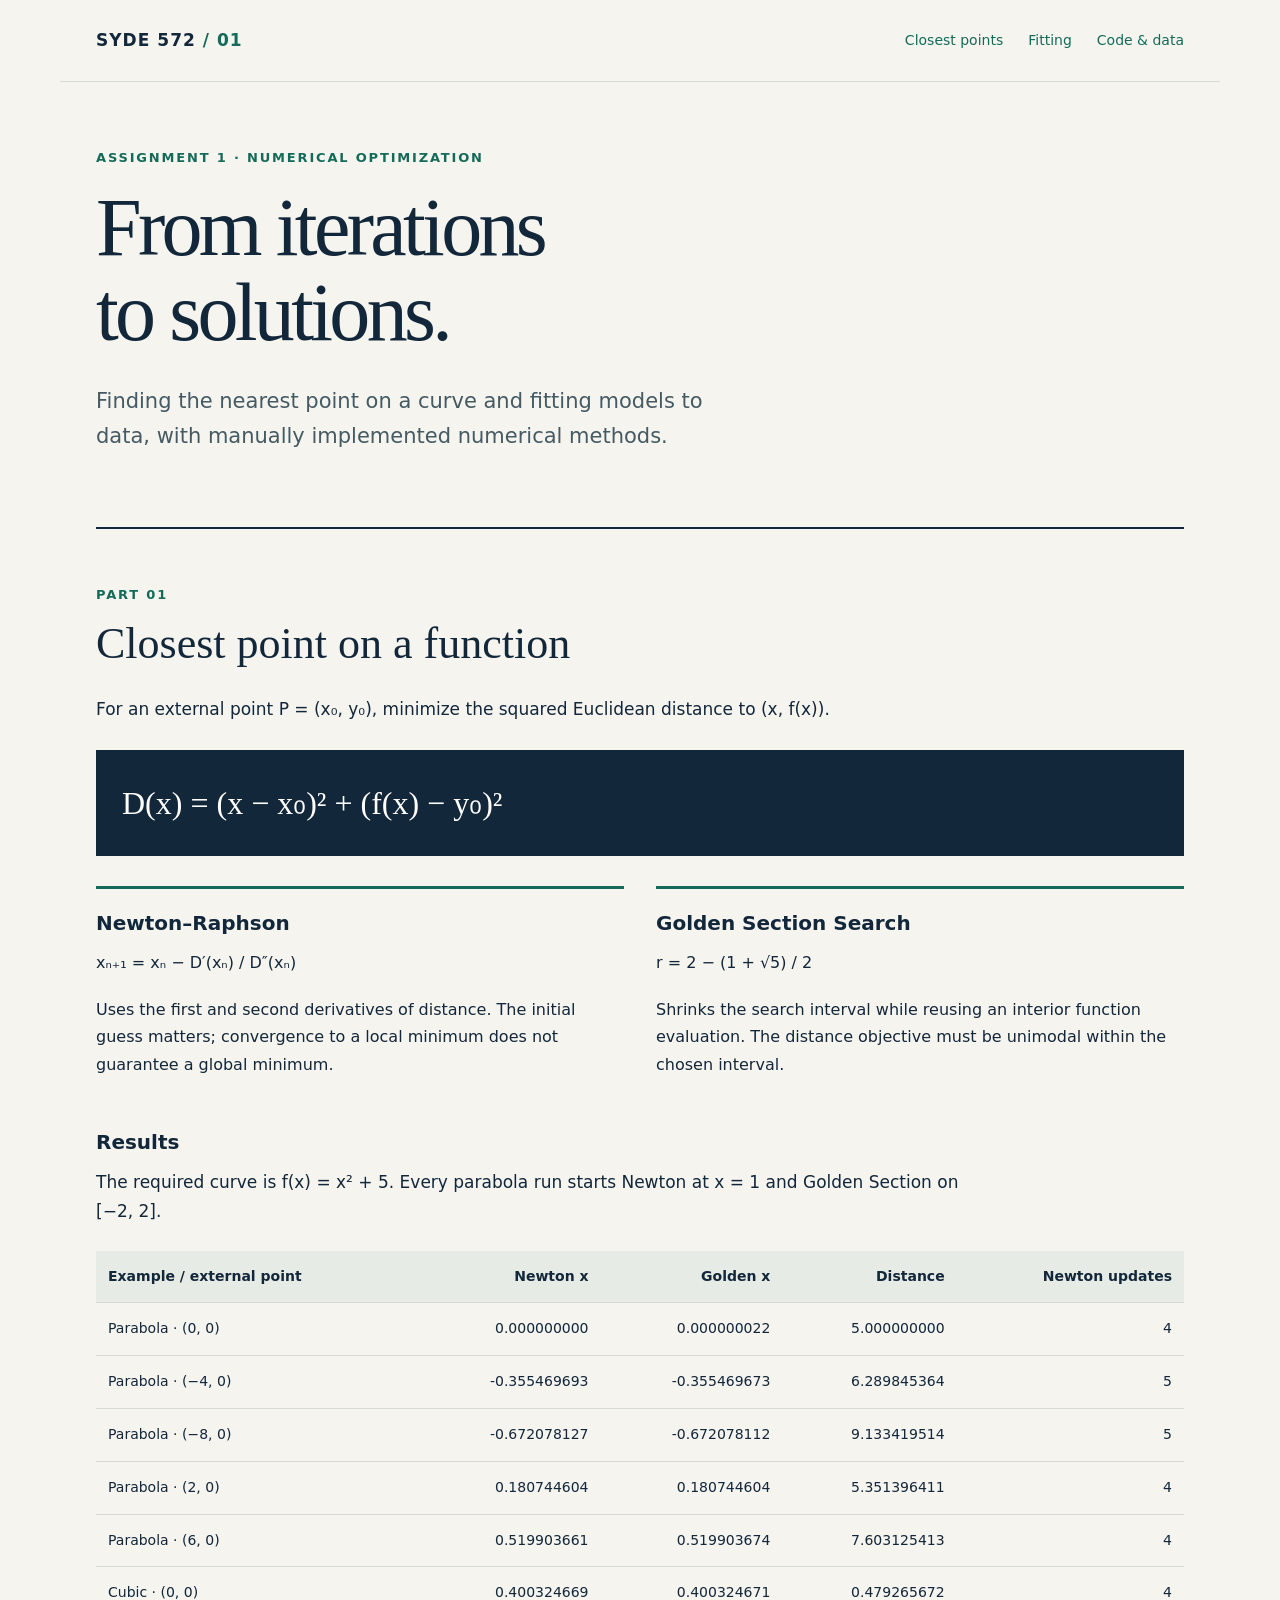
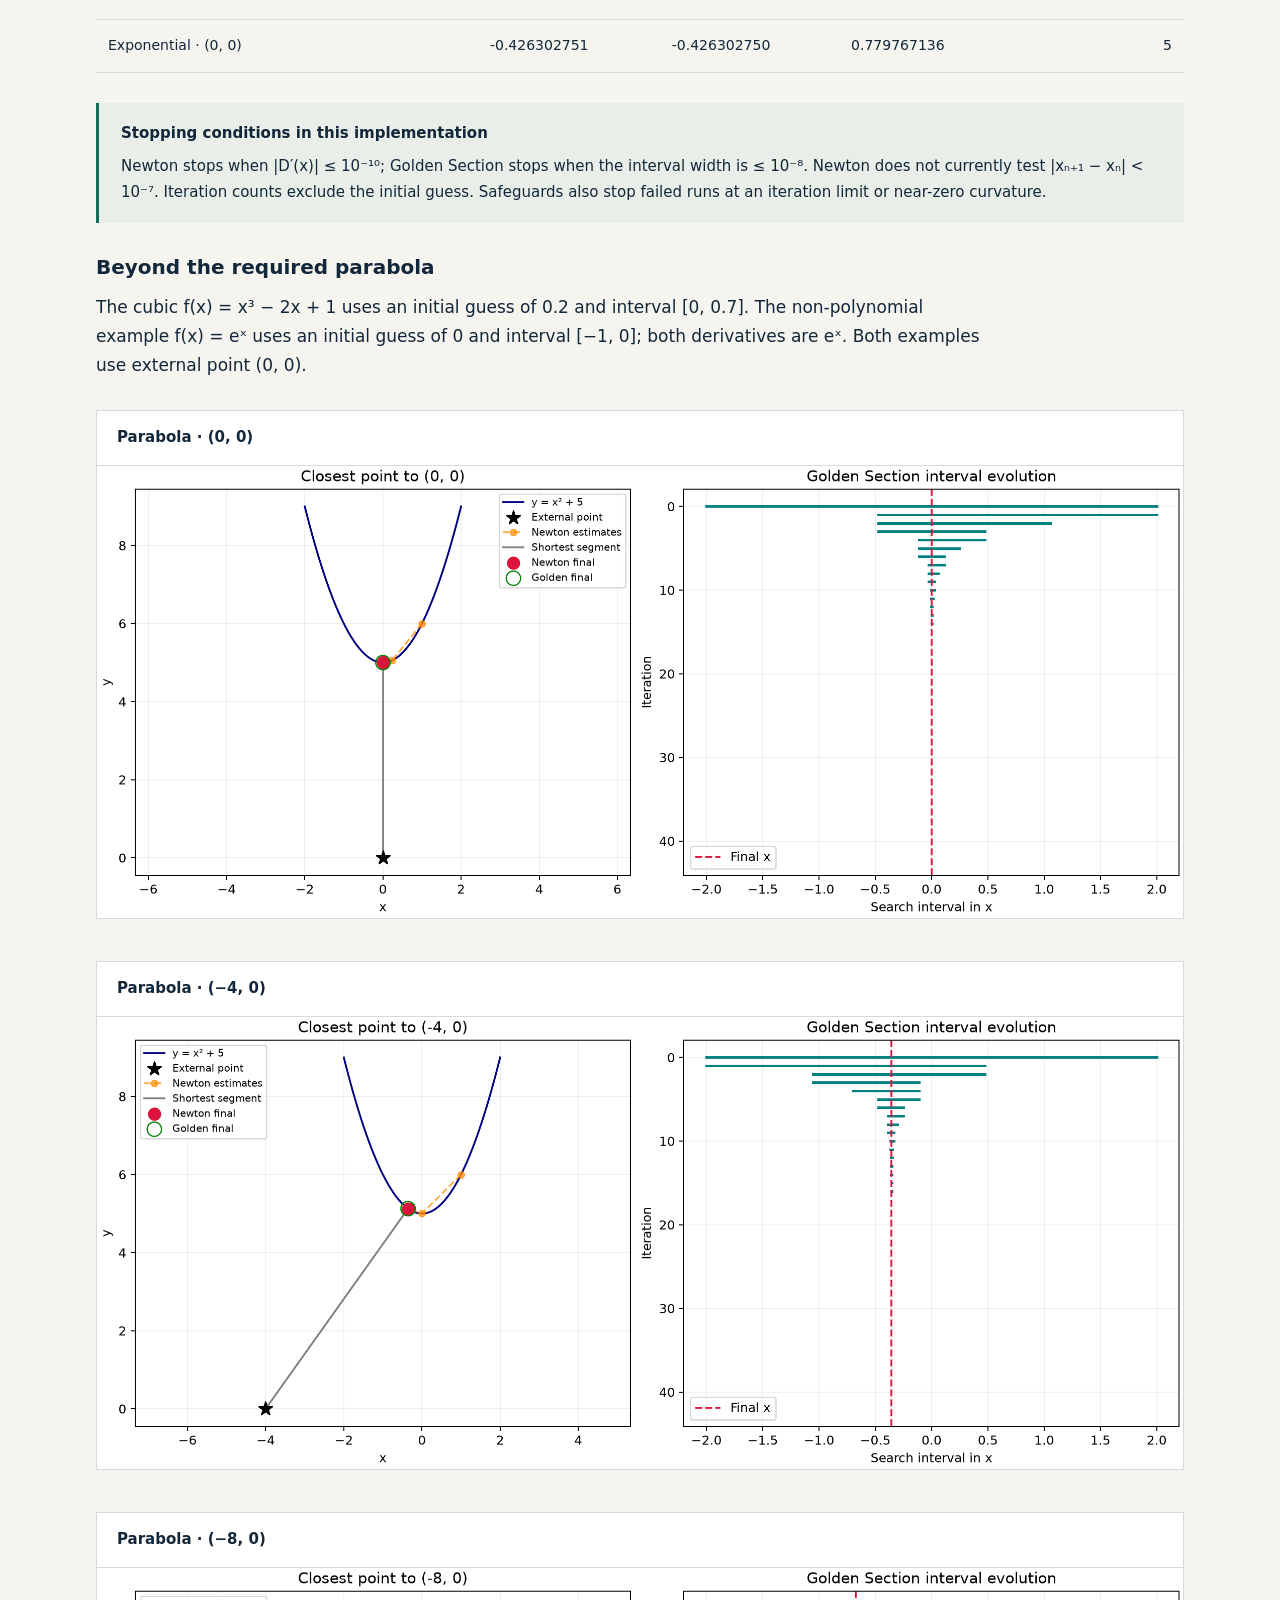
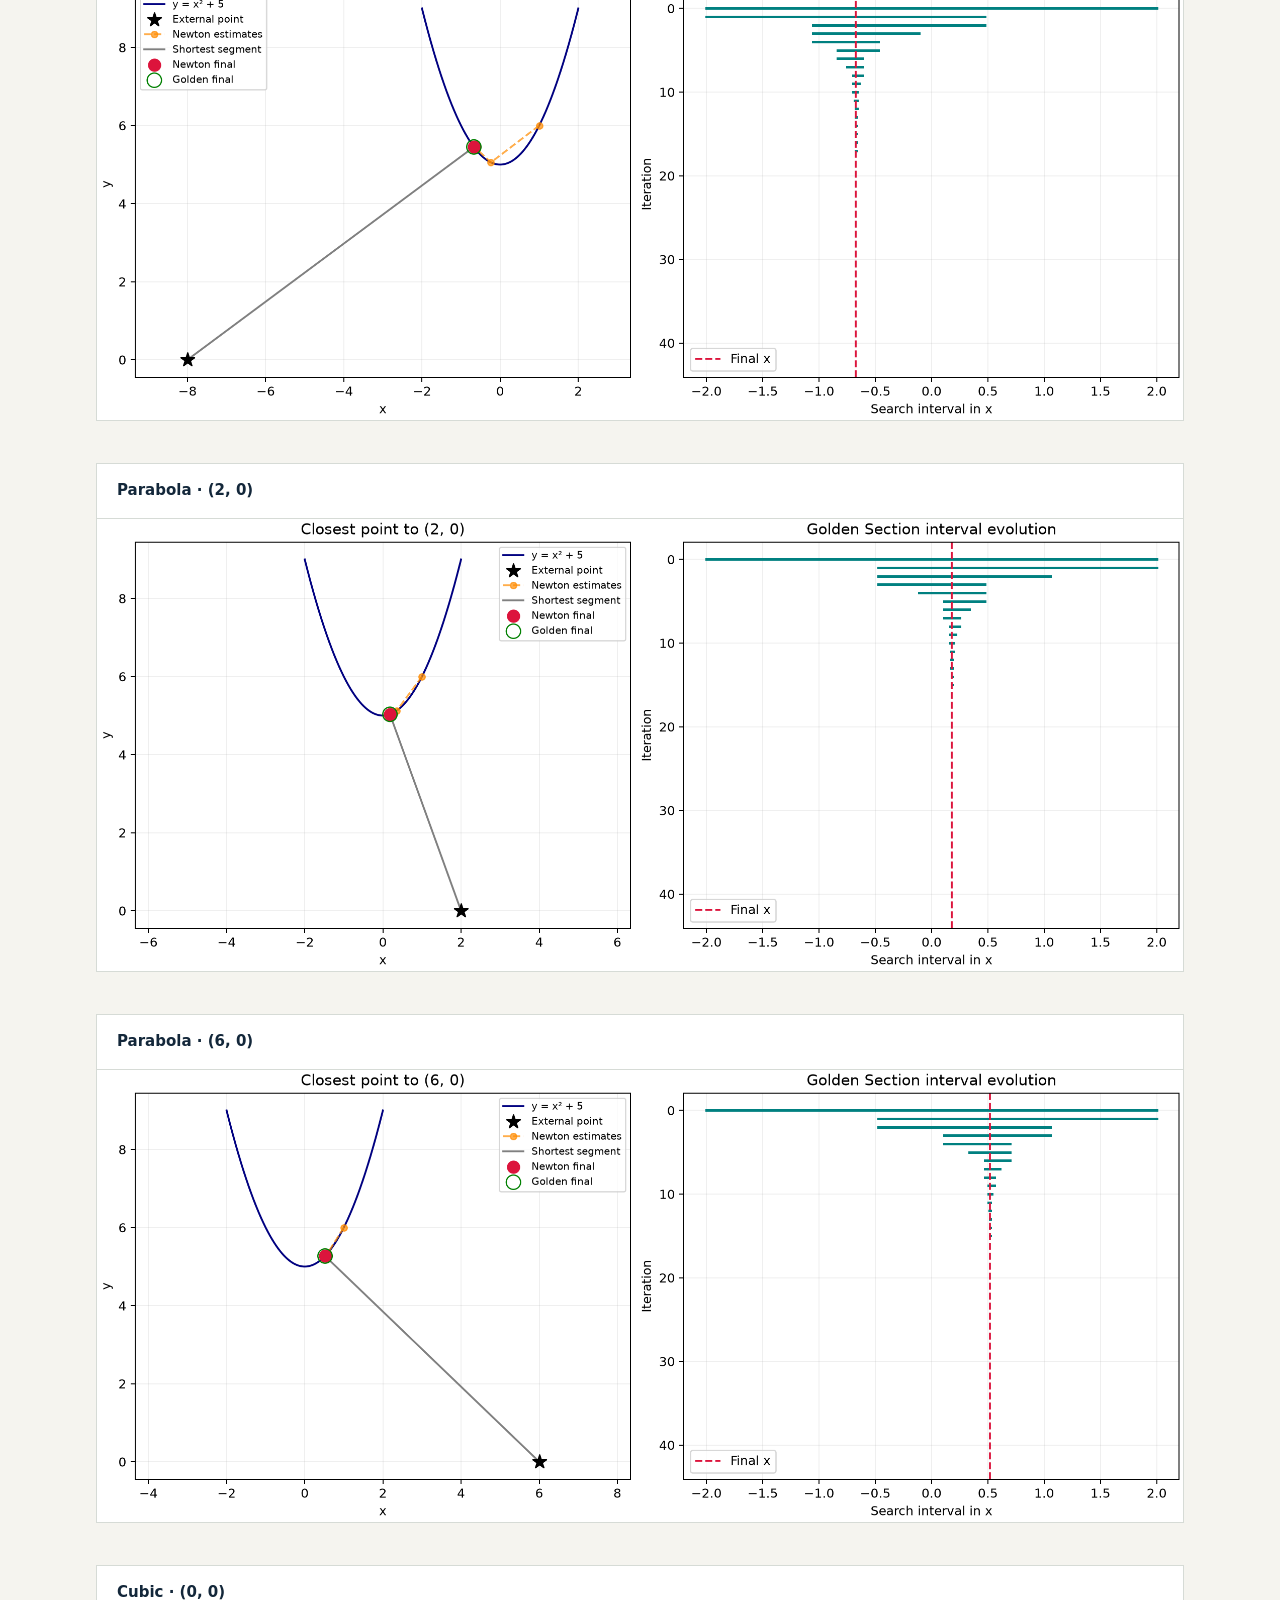
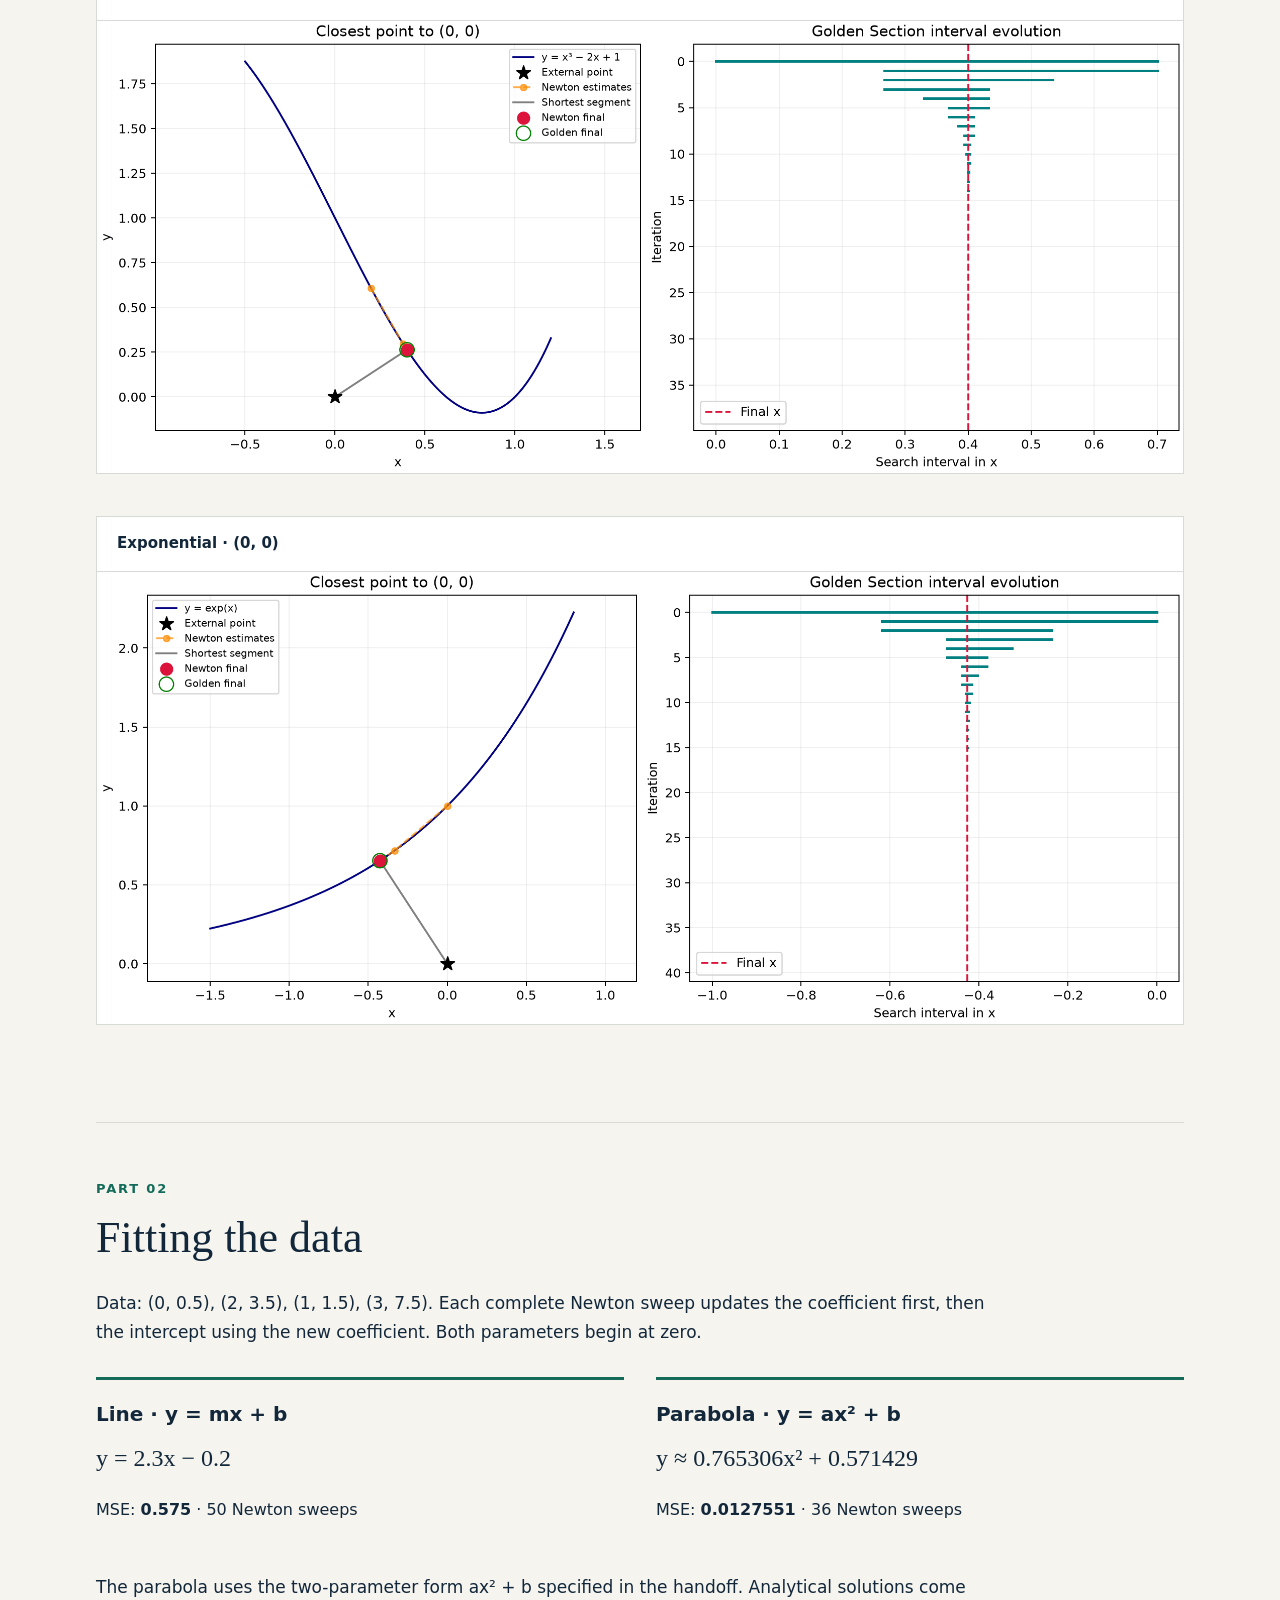
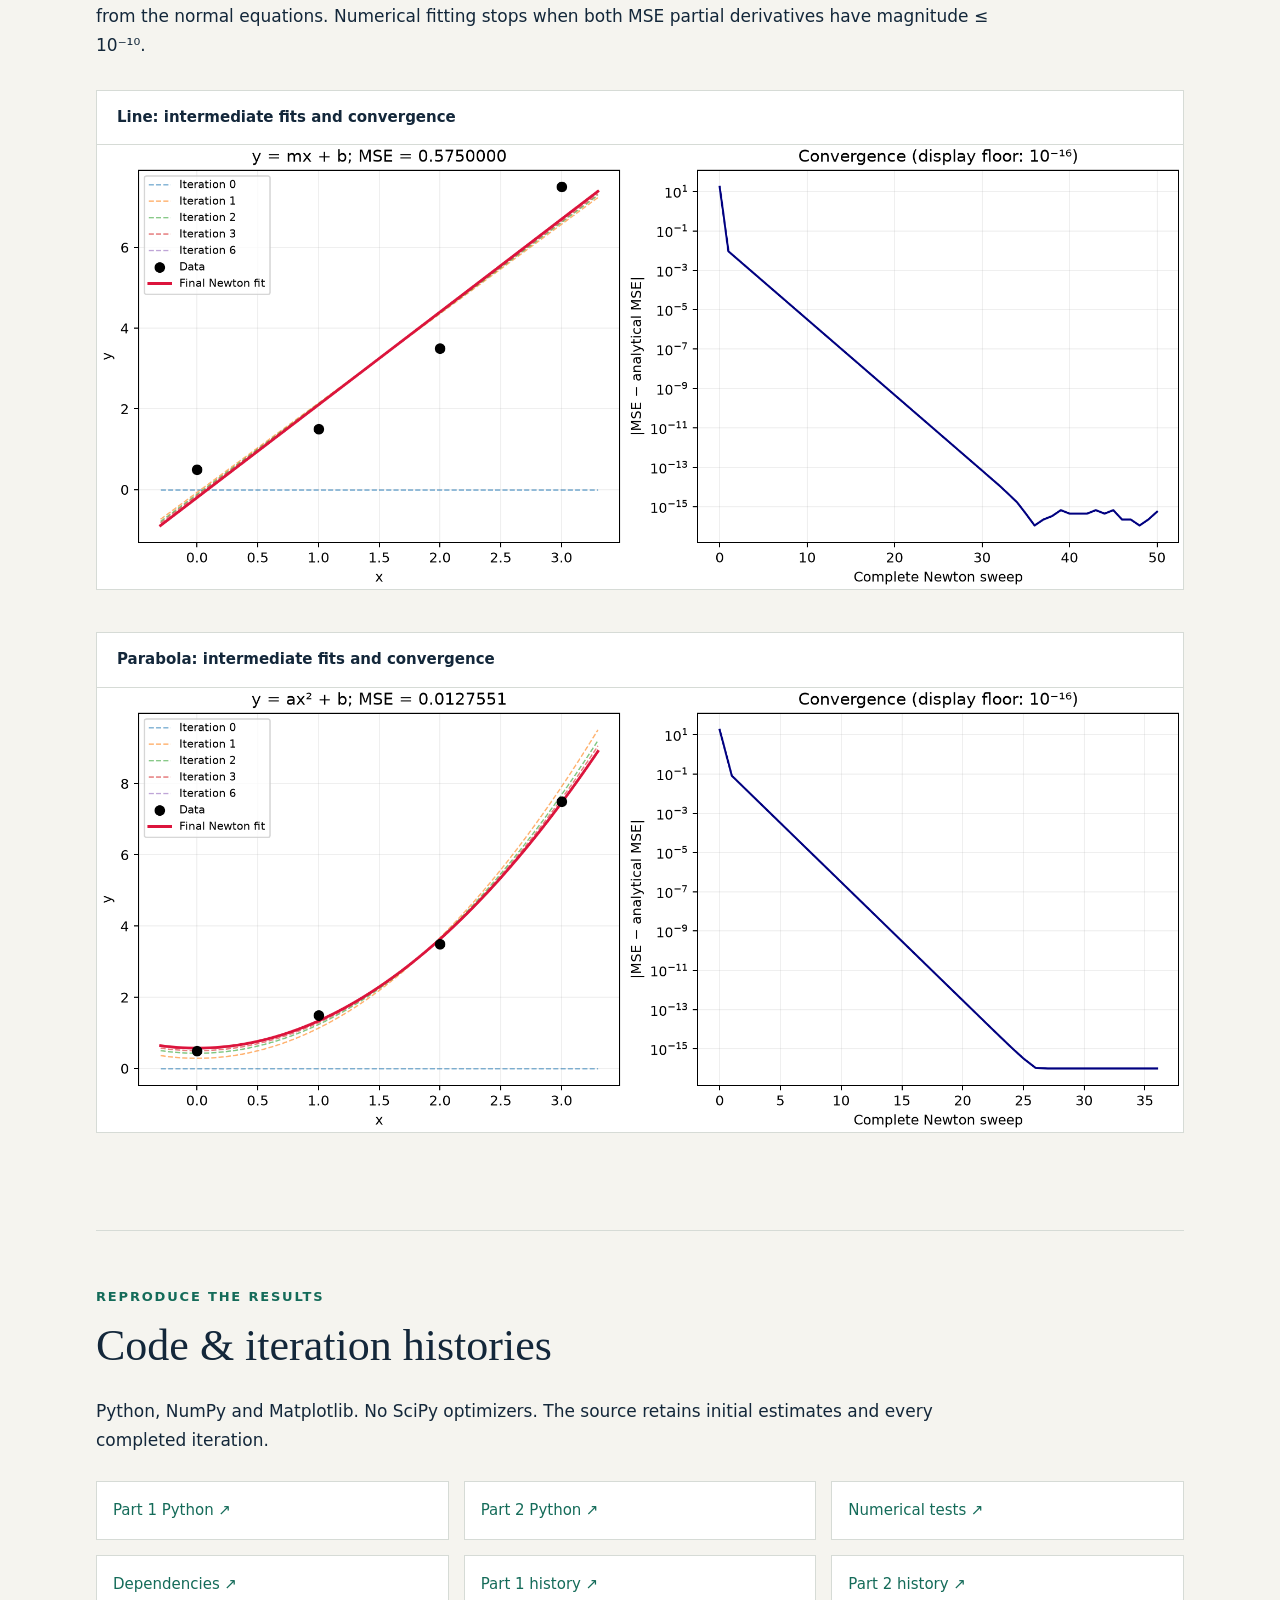
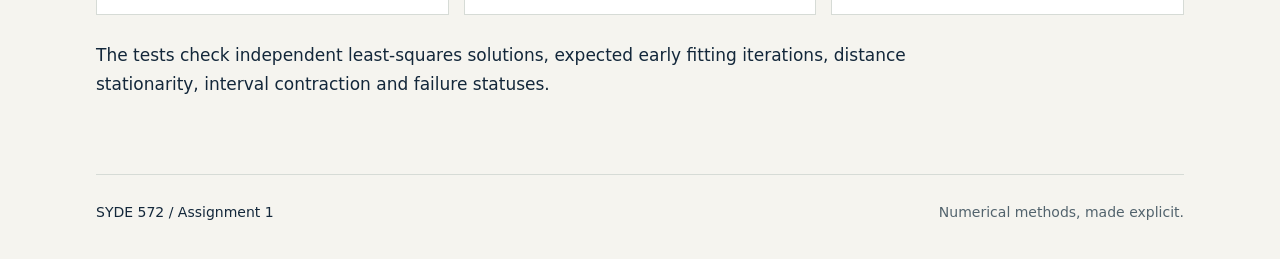
==== docs/index.html @ c8d399d4 "Add numerical assignment and GitHub Pages results site" ====
<!doctype html><html lang="en"><head><meta charset="utf-8"><meta name="viewport" content="width=device-width,initial-scale=1"><meta name="description" content="SYDE 572 Assignment 1: manual Newton–Raphson and Golden Section searches, least-squares fitting, and complete iteration histories."><title>SYDE 572 · Assignment 1</title><link rel="stylesheet" href="style.css"><link rel="icon" href="data:image/svg+xml,%3Csvg xmlns='http://www.w3.org/2000/svg' viewBox='0 0 40 40'%3E%3Crect width='40' height='40' rx='8' fill='%2313273a'/%3E%3Cpath d='M6 8Q20 52 34 8' fill='none' stroke='%237ed7bf' stroke-width='3'/%3E%3C/svg%3E"></head><body>
<header><a class="brand" href="#">SYDE 572 <span>/ 01</span></a><nav aria-label="Main"><a href="#closest">Closest points</a><a href="#fitting">Fitting</a><a href="#code">Code &amp; data</a></nav></header>
<main><div class="intro"><p class="eyebrow">Assignment 1 · Numerical optimization</p><h1>From iterations<br>to solutions.</h1><p class="lede">Finding the nearest point on a curve and fitting models to data, with manually implemented numerical methods.</p></div>
<section id="closest"><p class="eyebrow">Part 01</p><h2>Closest point on a function</h2><p>For an external point P = (x₀, y₀), minimize the squared Euclidean distance to (x, f(x)).</p><div class="equation">D(x) = (x − x₀)² + (f(x) − y₀)²</div><div class="methods"><article><h3>Newton–Raphson</h3><p>xₙ₊₁ = xₙ − D′(xₙ) / D″(xₙ)</p><p>Uses the first and second derivatives of distance. The initial guess matters; convergence to a local minimum does not guarantee a global minimum.</p></article><article><h3>Golden Section Search</h3><p>r = 2 − (1 + √5) / 2</p><p>Shrinks the search interval while reusing an interior function evaluation. The distance objective must be unimodal within the chosen interval.</p></article></div>
<h3>Results</h3><p>The required curve is f(x) = x² + 5. Every parabola run starts Newton at x = 1 and Golden Section on [−2, 2].</p><div class="table-wrap"><table><thead><tr><th>Example / external point</th><th>Newton x</th><th>Golden x</th><th>Distance</th><th>Newton updates</th></tr></thead><tbody><tr><th scope="row">Parabola · (0, 0)</th><td>0.000000000</td><td>0.000000022</td><td>5.000000000</td><td>4</td></tr><tr><th scope="row">Parabola · (−4, 0)</th><td>-0.355469693</td><td>-0.355469673</td><td>6.289845364</td><td>5</td></tr><tr><th scope="row">Parabola · (−8, 0)</th><td>-0.672078127</td><td>-0.672078112</td><td>9.133419514</td><td>5</td></tr><tr><th scope="row">Parabola · (2, 0)</th><td>0.180744604</td><td>0.180744604</td><td>5.351396411</td><td>4</td></tr><tr><th scope="row">Parabola · (6, 0)</th><td>0.519903661</td><td>0.519903674</td><td>7.603125413</td><td>4</td></tr><tr><th scope="row">Cubic · (0, 0)</th><td>0.400324669</td><td>0.400324671</td><td>0.479265672</td><td>4</td></tr><tr><th scope="row">Exponential · (0, 0)</th><td>-0.426302751</td><td>-0.426302750</td><td>0.779767136</td><td>5</td></tr></tbody></table></div>
<aside><strong>Stopping conditions in this implementation</strong><p>Newton stops when |D′(x)| ≤ 10⁻¹⁰; Golden Section stops when the interval width is ≤ 10⁻⁸. Newton does not currently test |xₙ₊₁ − xₙ| &lt; 10⁻⁷. Iteration counts exclude the initial guess. Safeguards also stop failed runs at an iteration limit or near-zero curvature.</p></aside>
<h3>Beyond the required parabola</h3><p>The cubic f(x) = x³ − 2x + 1 uses an initial guess of 0.2 and interval [0, 0.7]. The non-polynomial example f(x) = eˣ uses an initial guess of 0 and interval [−1, 0]; both derivatives are eˣ. Both examples use external point (0, 0).</p>
<div class="figures"><figure><figcaption>Parabola · (0, 0)</figcaption><a href="assets/part1_parabola_0.png"><img loading="lazy" src="assets/part1_parabola_0.png" alt="Parabola · (0, 0): curve, external point, Newton estimates and Golden Section intervals"></a></figure><figure><figcaption>Parabola · (−4, 0)</figcaption><a href="assets/part1_parabola_-4.png"><img loading="lazy" src="assets/part1_parabola_-4.png" alt="Parabola · (−4, 0): curve, external point, Newton estimates and Golden Section intervals"></a></figure><figure><figcaption>Parabola · (−8, 0)</figcaption><a href="assets/part1_parabola_-8.png"><img loading="lazy" src="assets/part1_parabola_-8.png" alt="Parabola · (−8, 0): curve, external point, Newton estimates and Golden Section intervals"></a></figure><figure><figcaption>Parabola · (2, 0)</figcaption><a href="assets/part1_parabola_2.png"><img loading="lazy" src="assets/part1_parabola_2.png" alt="Parabola · (2, 0): curve, external point, Newton estimates and Golden Section intervals"></a></figure><figure><figcaption>Parabola · (6, 0)</figcaption><a href="assets/part1_parabola_6.png"><img loading="lazy" src="assets/part1_parabola_6.png" alt="Parabola · (6, 0): curve, external point, Newton estimates and Golden Section intervals"></a></figure><figure><figcaption>Cubic · (0, 0)</figcaption><a href="assets/part1_cubic.png"><img loading="lazy" src="assets/part1_cubic.png" alt="Cubic · (0, 0): curve, external point, Newton estimates and Golden Section intervals"></a></figure><figure><figcaption>Exponential · (0, 0)</figcaption><a href="assets/part1_exponential.png"><img loading="lazy" src="assets/part1_exponential.png" alt="Exponential · (0, 0): curve, external point, Newton estimates and Golden Section intervals"></a></figure></div></section>
<section id="fitting"><p class="eyebrow">Part 02</p><h2>Fitting the data</h2><p>Data: (0, 0.5), (2, 3.5), (1, 1.5), (3, 7.5). Each complete Newton sweep updates the coefficient first, then the intercept using the new coefficient. Both parameters begin at zero.</p><div class="methods"><article><h3>Line · y = mx + b</h3><p class="result">y = 2.3x − 0.2</p><p>MSE: <strong>0.575</strong> · 50 Newton sweeps</p></article><article><h3>Parabola · y = ax² + b</h3><p class="result">y ≈ 0.765306x² + 0.571429</p><p>MSE: <strong>0.0127551</strong> · 36 Newton sweeps</p></article></div><p>The parabola uses the two-parameter form ax² + b specified in the handoff. Analytical solutions come from the normal equations. Numerical fitting stops when both MSE partial derivatives have magnitude ≤ 10⁻¹⁰.</p>
<figure><figcaption>Line: intermediate fits and convergence</figcaption><a href="assets/part2_line.png"><img loading="lazy" src="assets/part2_line.png" alt="Line fits and MSE convergence over Newton sweeps"></a></figure>
<figure><figcaption>Parabola: intermediate fits and convergence</figcaption><a href="assets/part2_parabola.png"><img loading="lazy" src="assets/part2_parabola.png" alt="Two-parameter parabola fits and MSE convergence"></a></figure></section>
<section id="code"><p class="eyebrow">Reproduce the results</p><h2>Code &amp; iteration histories</h2><p>Python, NumPy and Matplotlib. No SciPy optimizers. The source retains initial estimates and every completed iteration.</p><div class="downloads"><a download href="assets/part1.py">Part 1 Python ↗</a><a download href="assets/part2.py">Part 2 Python ↗</a><a download href="assets/test_assignment.py">Numerical tests ↗</a><a download href="assets/requirements.txt">Dependencies ↗</a><a download href="assets/part1_history.json">Part 1 history ↗</a><a download href="assets/part2_history.json">Part 2 history ↗</a></div><p>The tests check independent least-squares solutions, expected early fitting iterations, distance stationarity, interval contraction and failure statuses.</p></section></main><footer>SYDE 572 / Assignment 1 <span>Numerical methods, made explicit.</span></footer></body></html>
---- docs/style.css ----
:root{color-scheme:light;--ink:#13273a;--accent:#146b59;--paper:#f5f4ef;--line:#d6dbd6}*{box-sizing:border-box}html{scroll-behavior:smooth;scroll-padding-top:2rem}body{margin:0;background:var(--paper);color:var(--ink);font:17px/1.7 system-ui,-apple-system,sans-serif}header,main,footer{max-width:1160px;margin:auto;padding:0 36px}header{display:flex;align-items:center;justify-content:space-between;padding-top:26px;padding-bottom:26px;border-bottom:1px solid var(--line)}a{color:var(--accent);text-underline-offset:5px}a:focus-visible{outline:3px solid #ce662b;outline-offset:5px}.brand{font-weight:800;text-decoration:none;color:var(--ink);letter-spacing:.06em}.brand span{color:var(--accent)}nav{display:flex;gap:25px;font-size:14px}nav a{text-decoration:none}.intro{padding:65px 0 52px;border-bottom:2px solid var(--ink)}.eyebrow{font-size:13px;font-weight:700;letter-spacing:.14em;text-transform:uppercase;color:var(--accent);margin:0 0 12px}h1{font:normal clamp(48px,7vw,82px)/1.04 Georgia,serif;letter-spacing:-.045em;margin:16px 0 28px}h2{font:normal clamp(30px,4vw,44px)/1.2 Georgia,serif;margin:0 0 24px}h3{font-size:20px;line-height:1.4;margin:0 0 12px}.lede{font-size:21px;max-width:650px;color:#455a63}section{padding:55px 0;border-bottom:1px solid var(--line)}section>p{max-width:900px}p{margin:0 0 20px}.equation{font-family:Georgia,serif;font-size:clamp(22px,4vw,32px);padding:26px;background:var(--ink);color:#fff;margin:26px 0}.methods{display:grid;grid-template-columns:1fr 1fr;gap:32px;margin:30px 0}.methods article{border-top:3px solid var(--accent);padding-top:20px}.methods p{font-size:16px}.methods .result{font:24px/1.5 Georgia,serif}.table-wrap{overflow:auto;margin:25px 0}table{width:100%;border-collapse:collapse;font-size:14px;font-variant-numeric:tabular-nums;white-space:nowrap}th,td{text-align:right;padding:14px 12px;border-bottom:1px solid var(--line)}th:first-child{text-align:left}thead th{background:#e6ebe5;font-weight:650}tbody th{font-weight:500}aside{border-left:3px solid var(--accent);padding:18px 22px;background:#e9eee8;font-size:15px;margin:30px 0}aside p{margin:8px 0 0}figure{margin:30px 0 42px;background:white;border:1px solid var(--line)}figcaption{padding:14px 20px;border-bottom:1px solid var(--line);font-weight:600;font-size:15px}img{display:block;width:100%;height:auto}figure a{display:block}.downloads{display:grid;grid-template-columns:repeat(3,1fr);gap:15px;margin:26px 0}.downloads a{padding:16px;border:1px solid var(--line);font-size:15px;text-decoration:none;background:white}footer{padding-top:26px;padding-bottom:35px;display:flex;justify-content:space-between;font-size:14px}footer span{color:#52636d}@media(max-width:700px){header,main,footer{padding-left:20px;padding-right:20px}header{align-items:flex-start;gap:18px;flex-direction:column}nav{gap:18px;flex-wrap:wrap}.intro{padding:40px 0}.methods{grid-template-columns:1fr;gap:20px}.downloads{grid-template-columns:1fr 1fr}footer{flex-direction:column;gap:8px}section{padding:38px 0}}@media(prefers-reduced-motion:reduce){html{scroll-behavior:auto}}
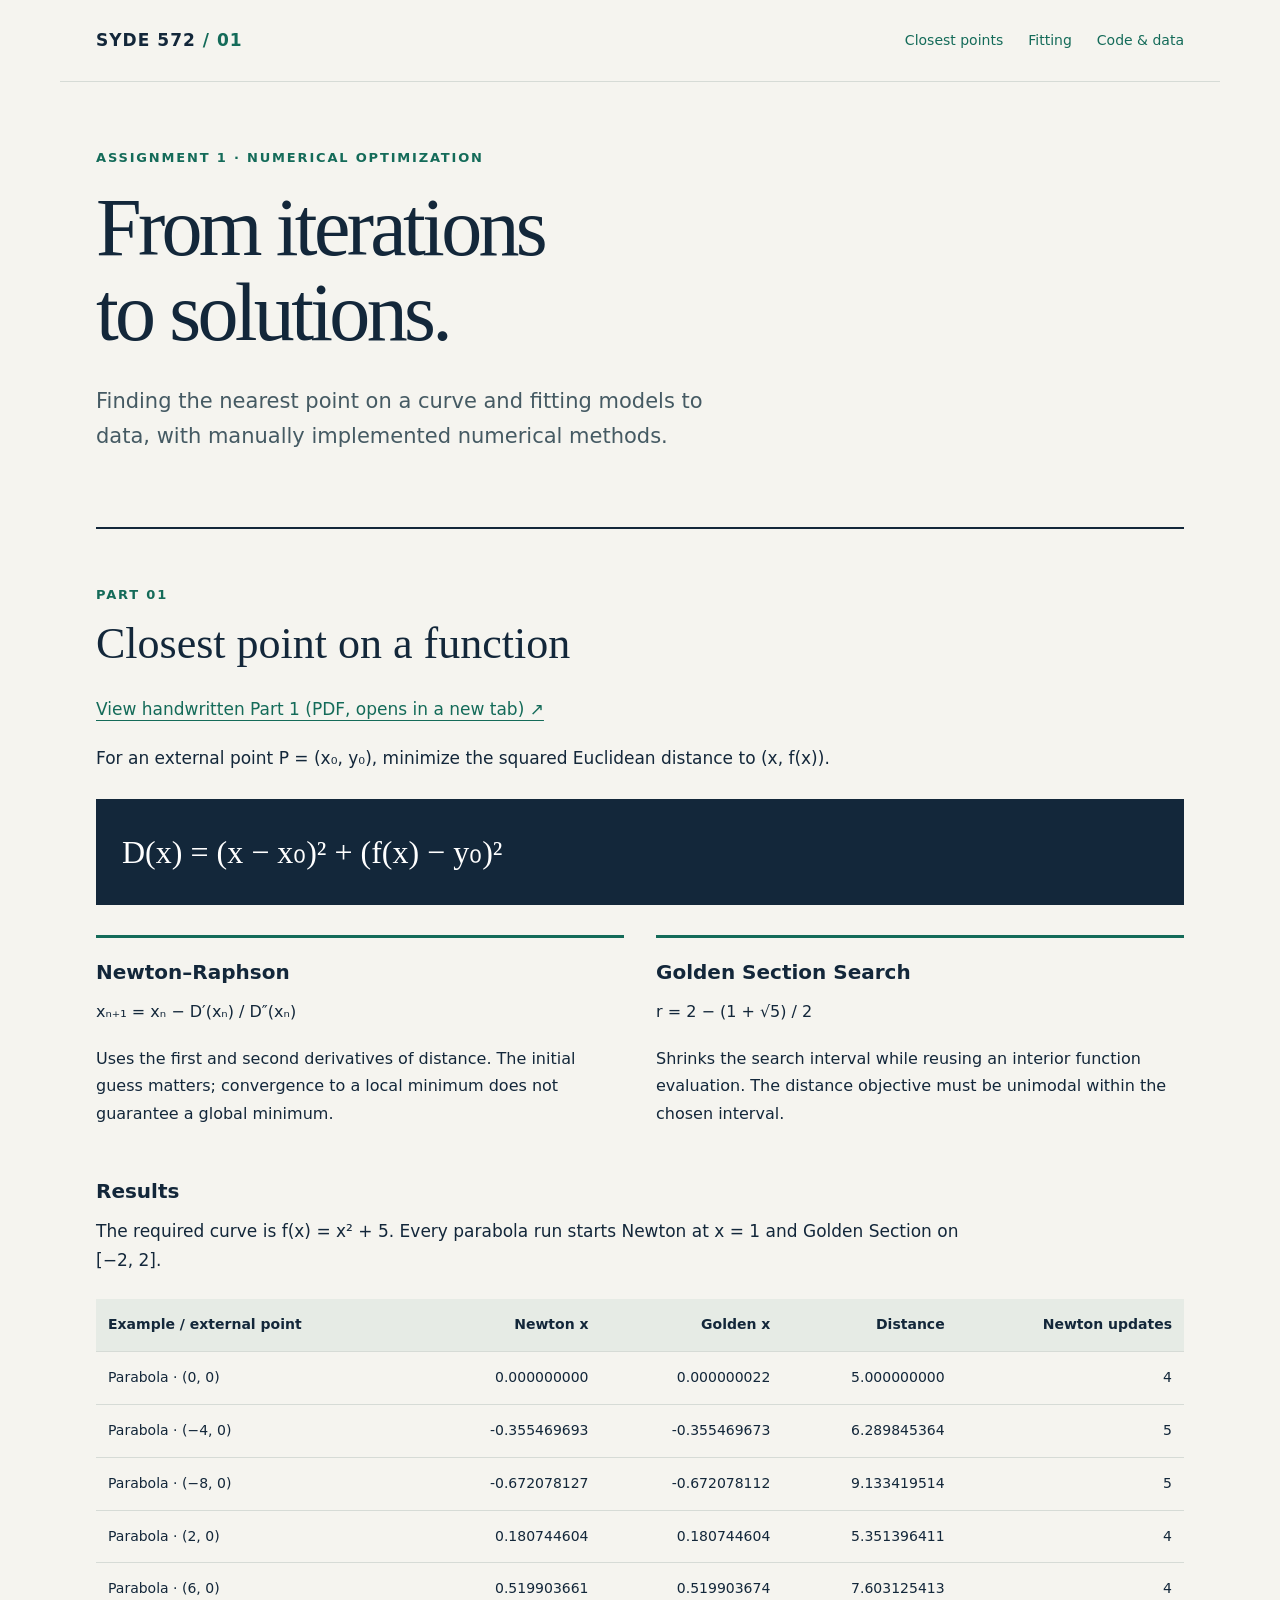
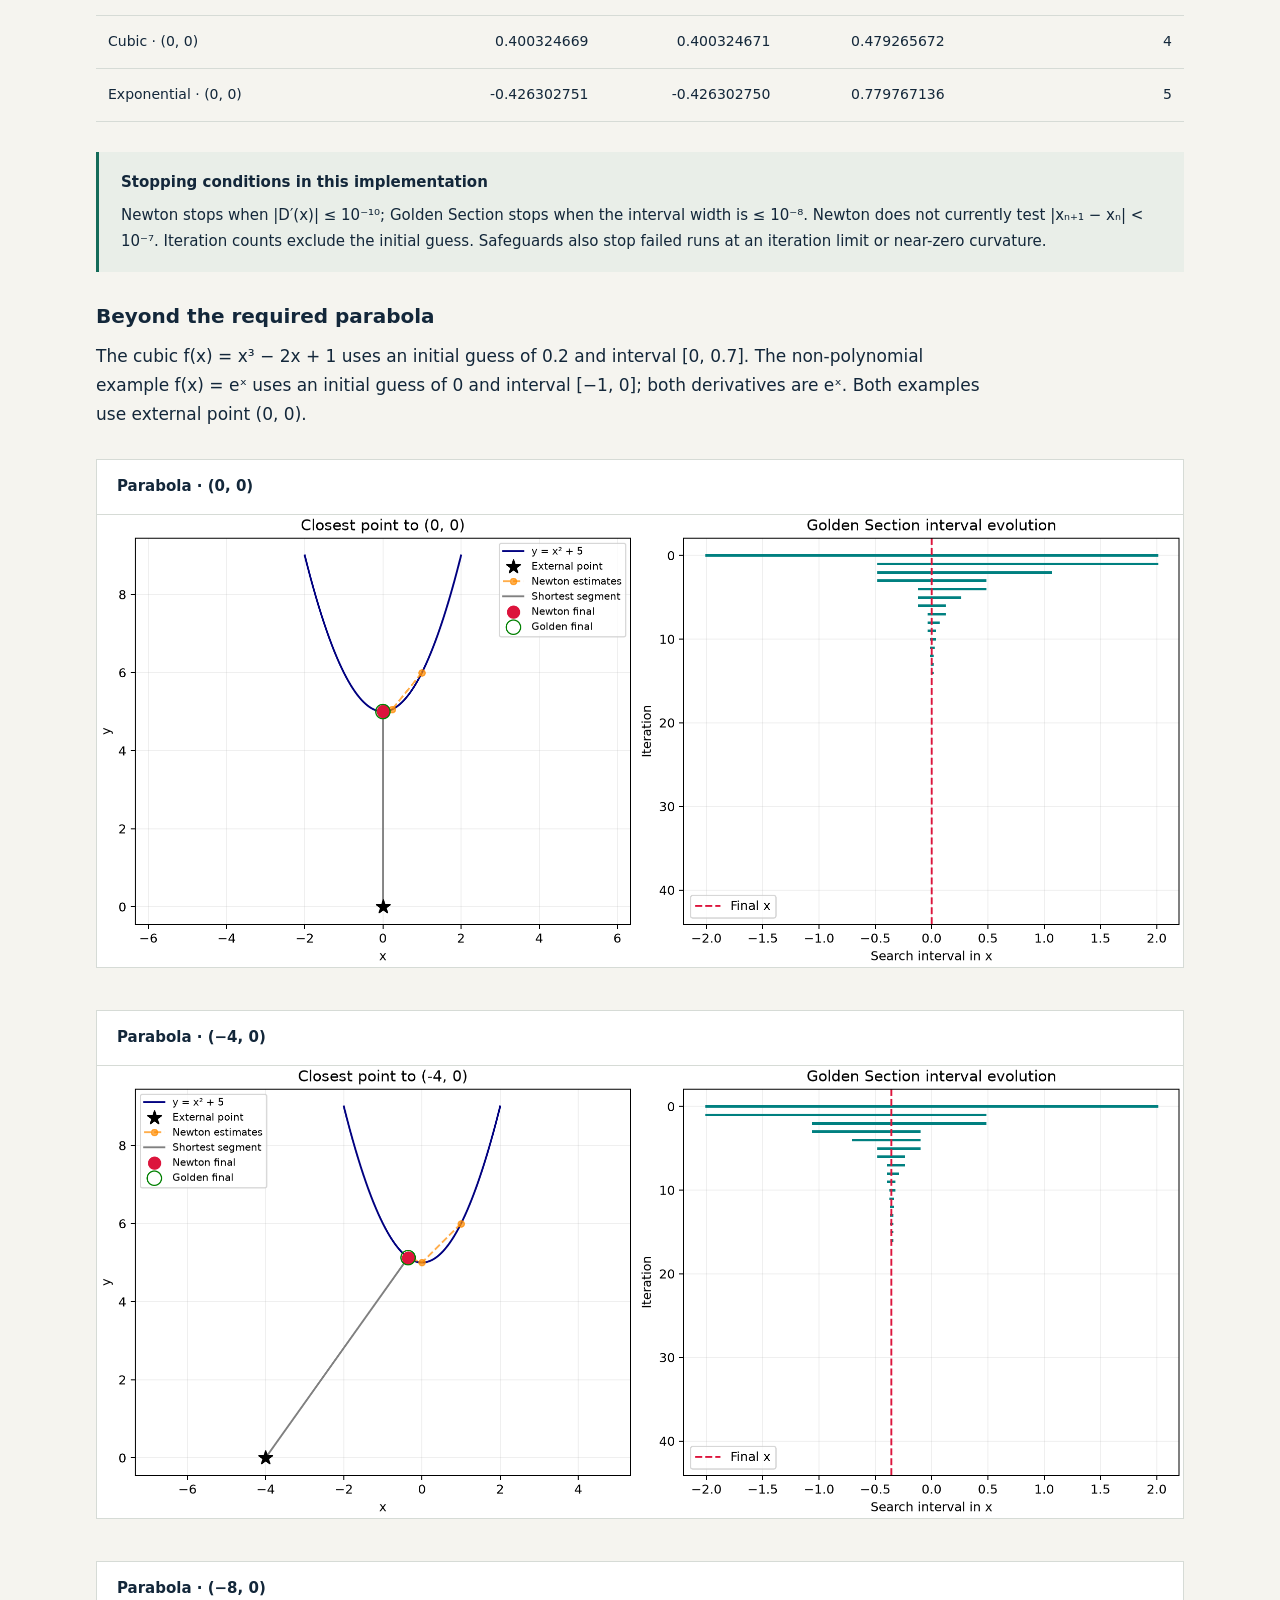
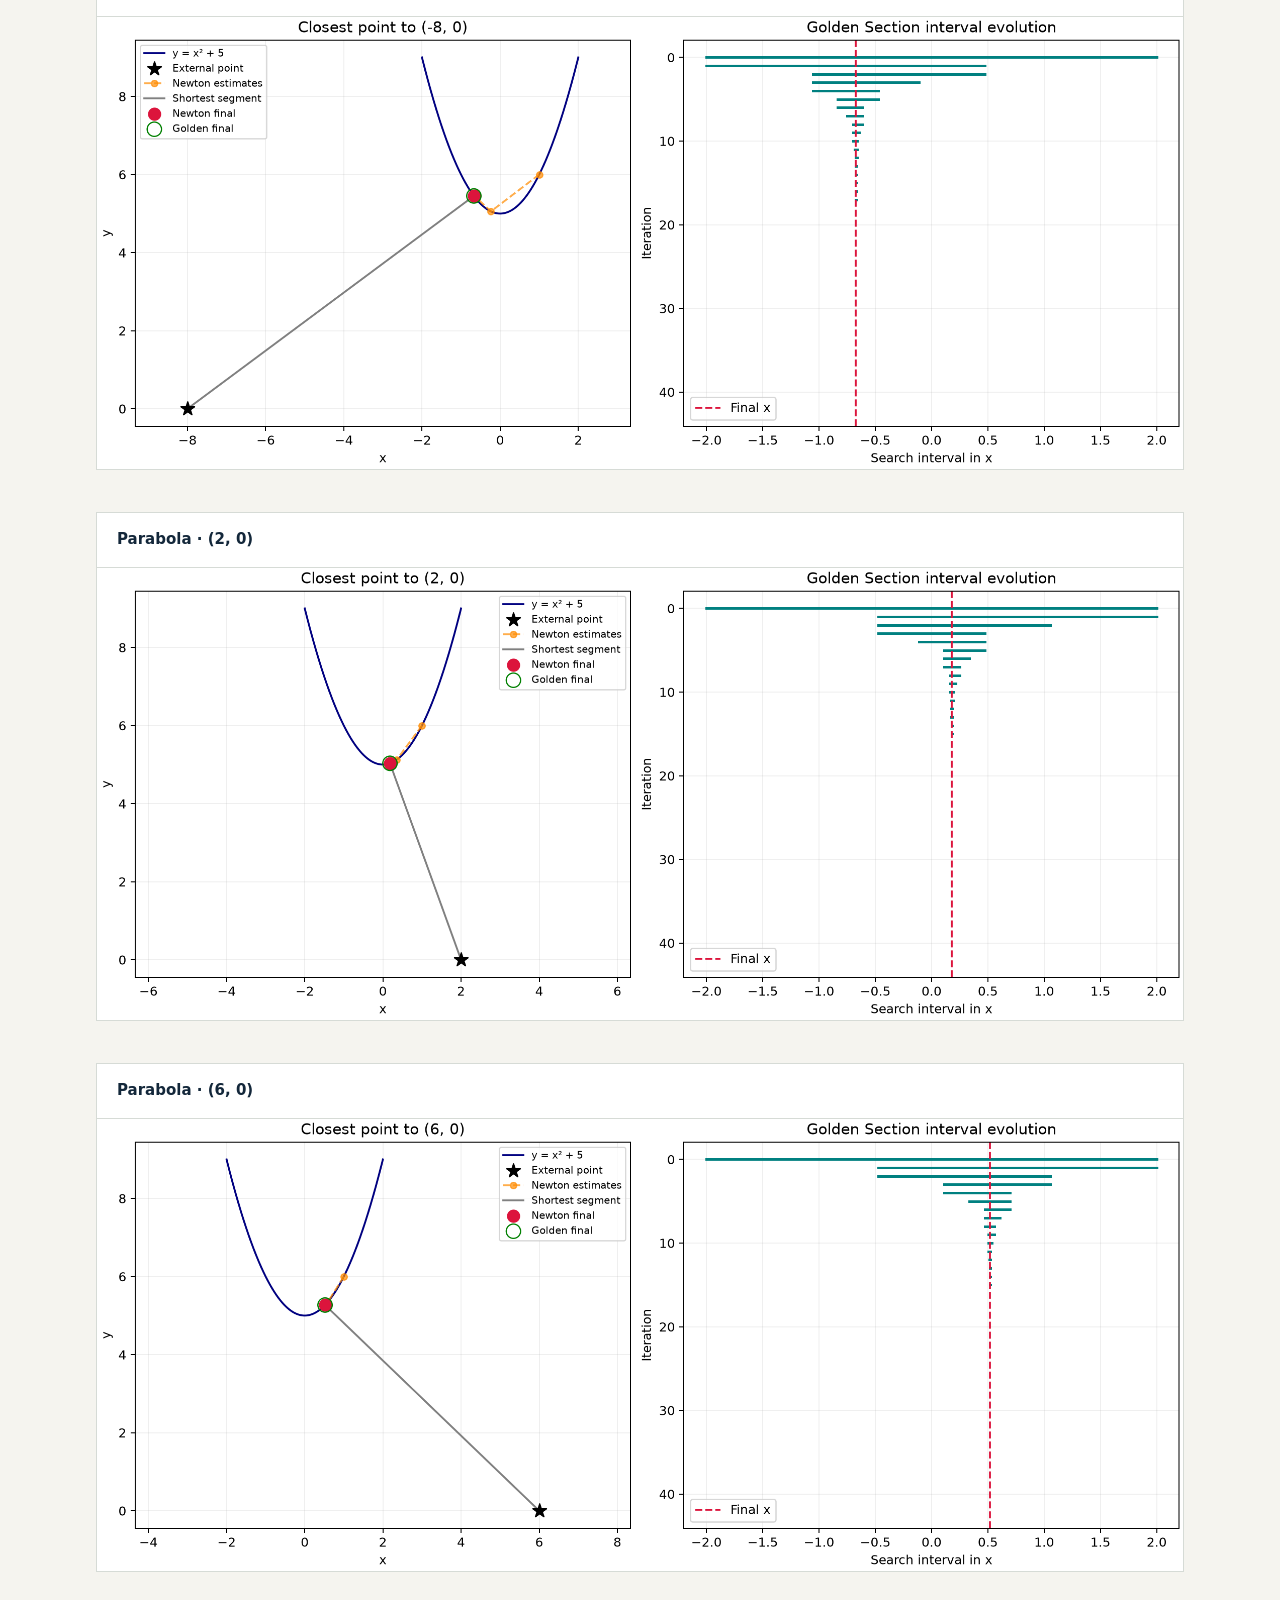
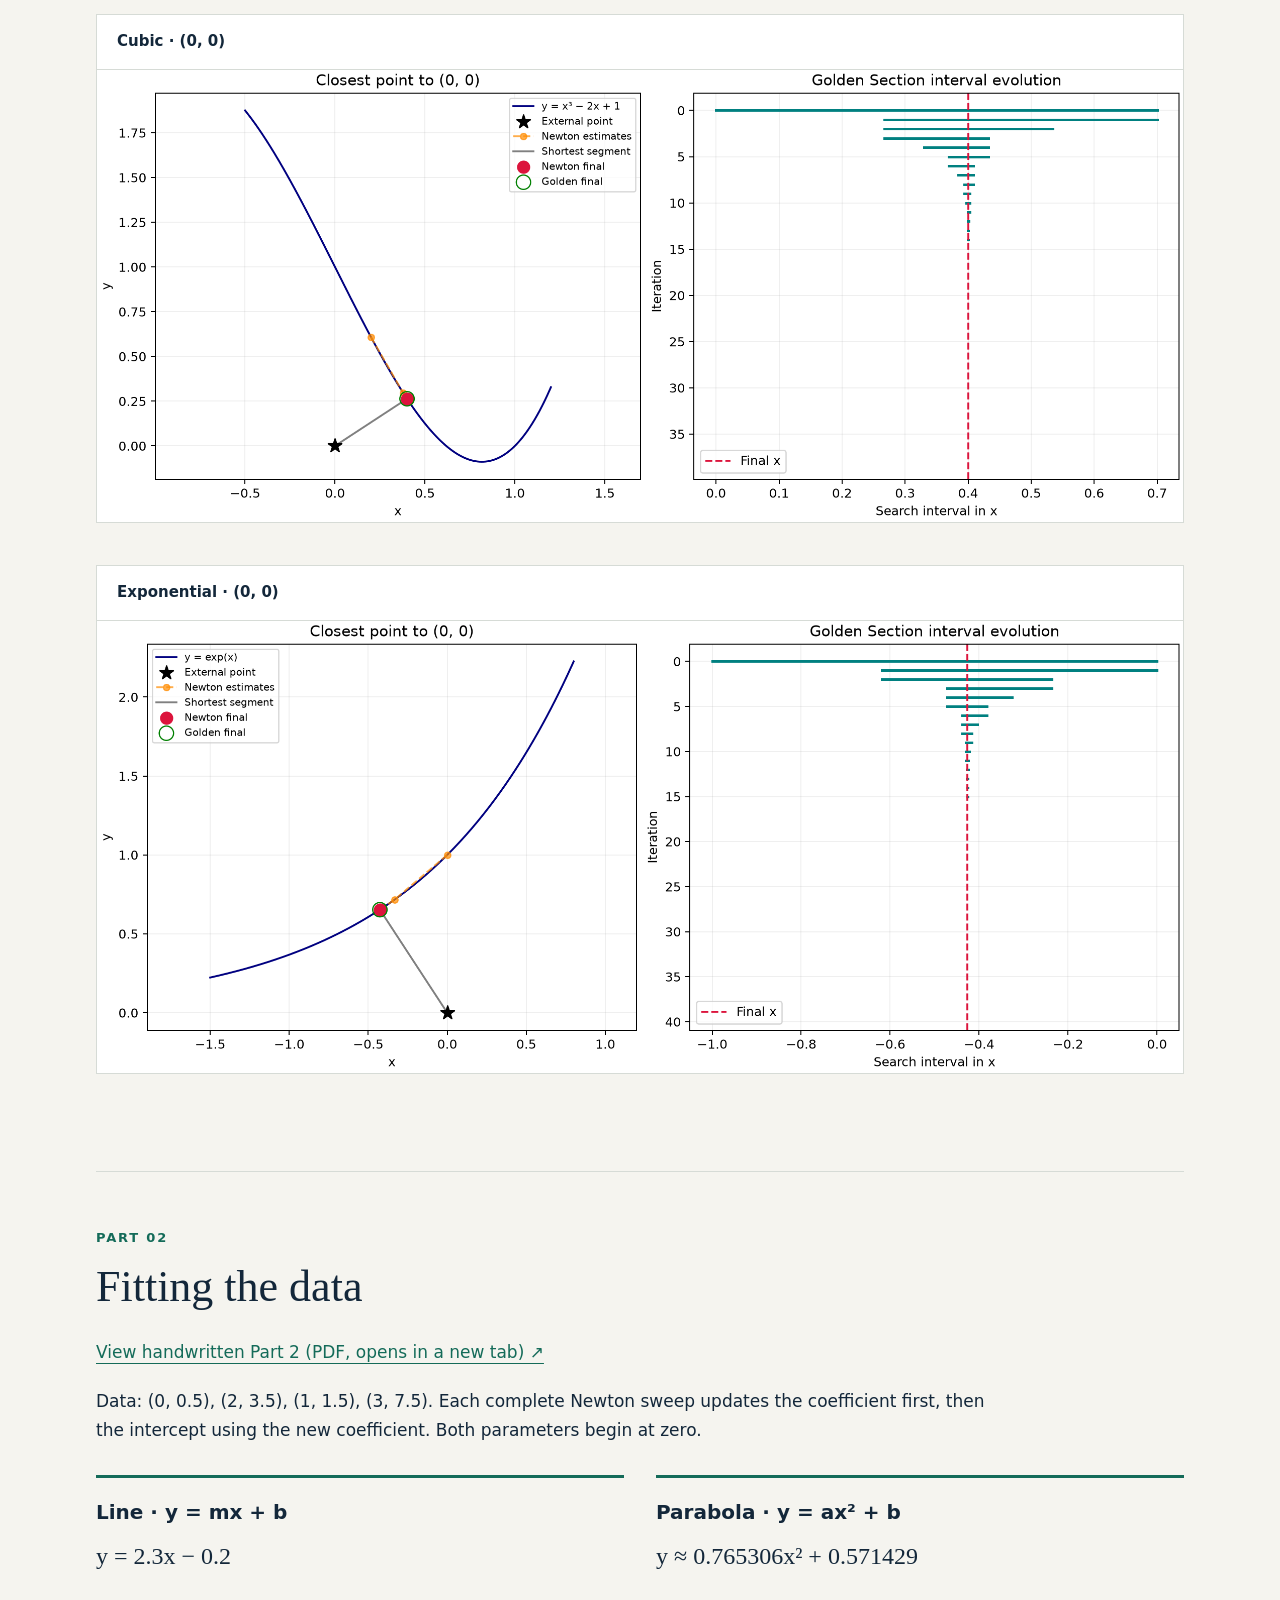
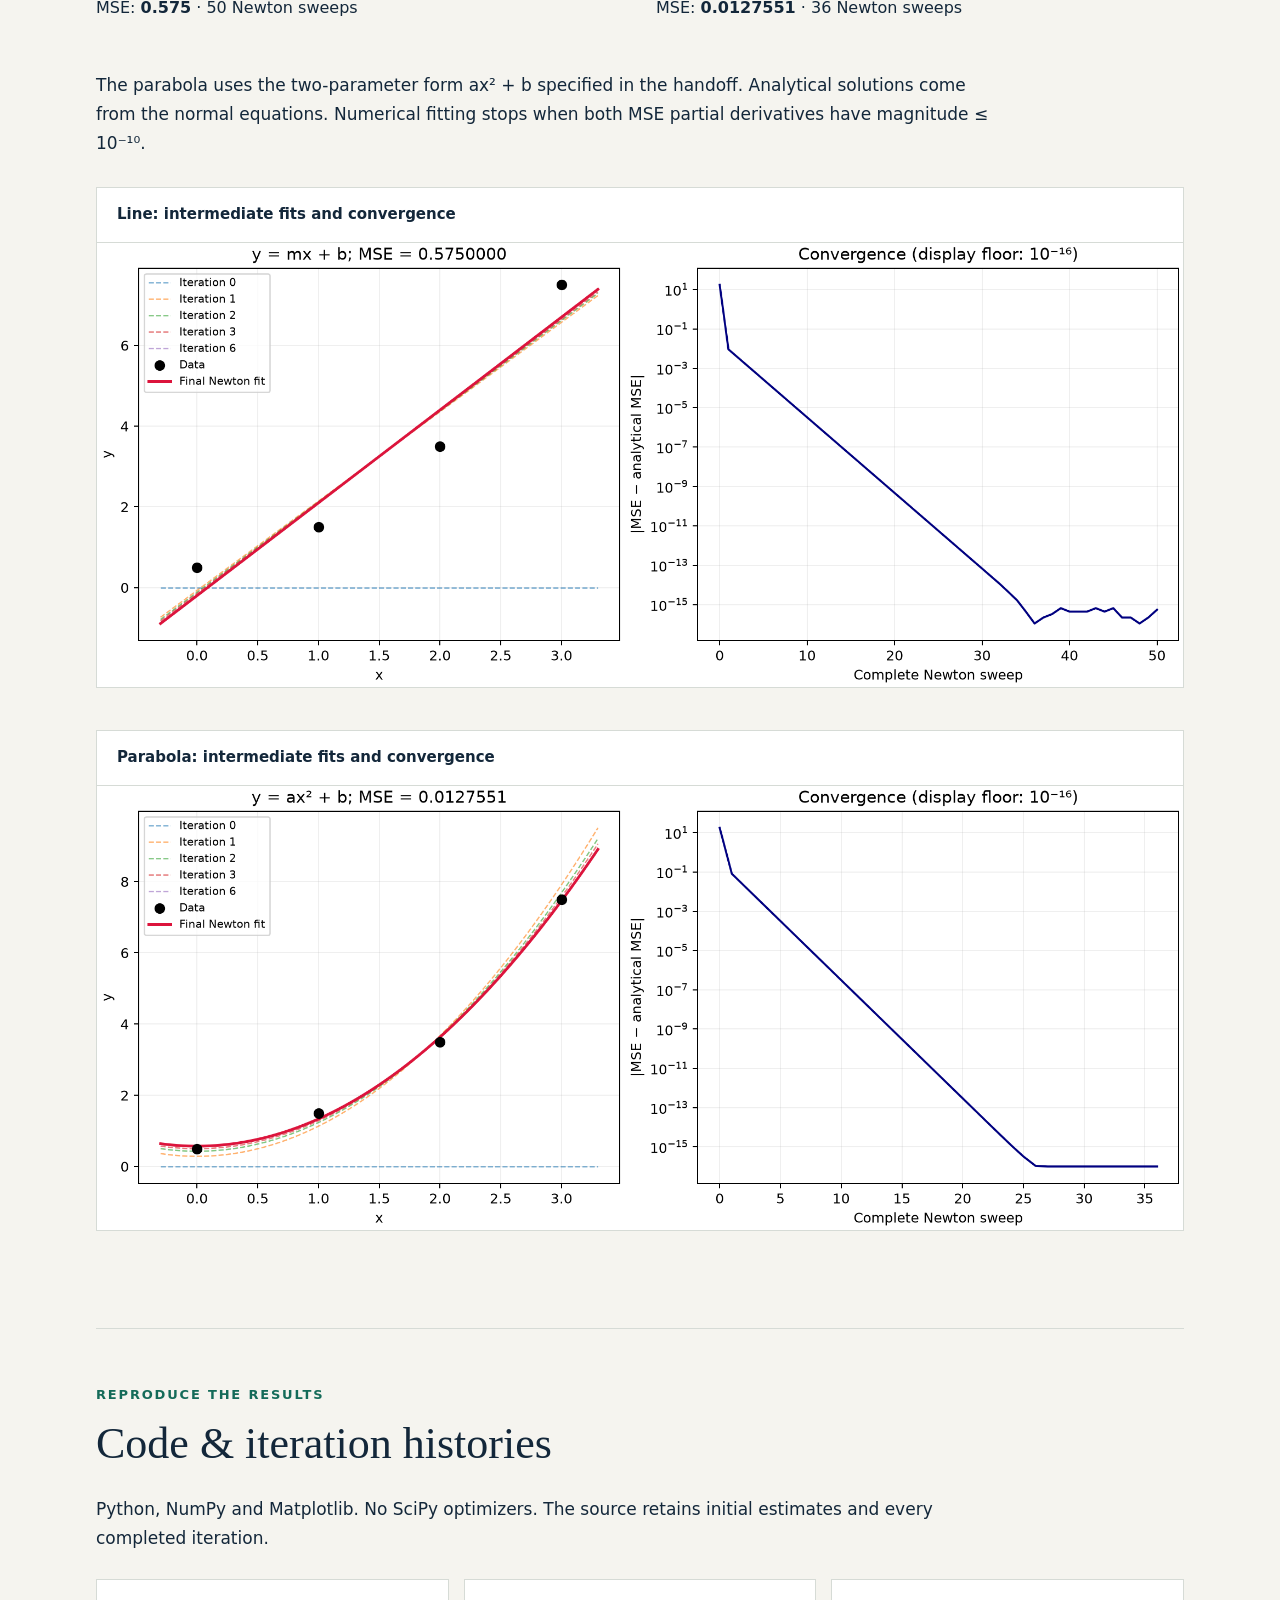
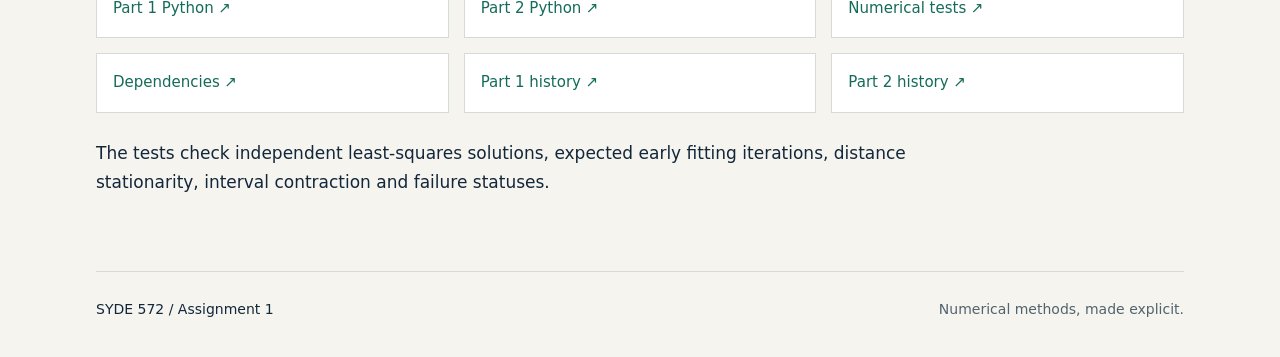
==== commit 51196d02: "Link handwritten assignment PDFs from website and README" ====
--- a/docs/index.html
+++ b/docs/index.html
@@ -1,12 +1,12 @@
 <!doctype html><html lang="en"><head><meta charset="utf-8"><meta name="viewport" content="width=device-width,initial-scale=1"><meta name="description" content="SYDE 572 Assignment 1: manual Newton–Raphson and Golden Section searches, least-squares fitting, and complete iteration histories."><title>SYDE 572 · Assignment 1</title><link rel="stylesheet" href="style.css"><link rel="icon" href="data:image/svg+xml,%3Csvg xmlns='http://www.w3.org/2000/svg' viewBox='0 0 40 40'%3E%3Crect width='40' height='40' rx='8' fill='%2313273a'/%3E%3Cpath d='M6 8Q20 52 34 8' fill='none' stroke='%237ed7bf' stroke-width='3'/%3E%3C/svg%3E"></head><body>
 <header><a class="brand" href="#">SYDE 572 <span>/ 01</span></a><nav aria-label="Main"><a href="#closest">Closest points</a><a href="#fitting">Fitting</a><a href="#code">Code &amp; data</a></nav></header>
 <main><div class="intro"><p class="eyebrow">Assignment 1 · Numerical optimization</p><h1>From iterations<br>to solutions.</h1><p class="lede">Finding the nearest point on a curve and fitting models to data, with manually implemented numerical methods.</p></div>
-<section id="closest"><p class="eyebrow">Part 01</p><h2>Closest point on a function</h2><p>For an external point P = (x₀, y₀), minimize the squared Euclidean distance to (x, f(x)).</p><div class="equation">D(x) = (x − x₀)² + (f(x) − y₀)²</div><div class="methods"><article><h3>Newton–Raphson</h3><p>xₙ₊₁ = xₙ − D′(xₙ) / D″(xₙ)</p><p>Uses the first and second derivatives of distance. The initial guess matters; convergence to a local minimum does not guarantee a global minimum.</p></article><article><h3>Golden Section Search</h3><p>r = 2 − (1 + √5) / 2</p><p>Shrinks the search interval while reusing an interior function evaluation. The distance objective must be unimodal within the chosen interval.</p></article></div>
+<section id="closest"><p class="eyebrow">Part 01</p><h2>Closest point on a function</h2><p><a href="assets/HW1-Part-1.pdf" target="_blank" rel="noopener">View handwritten Part 1 (PDF, opens in a new tab) ↗</a></p><p>For an external point P = (x₀, y₀), minimize the squared Euclidean distance to (x, f(x)).</p><div class="equation">D(x) = (x − x₀)² + (f(x) − y₀)²</div><div class="methods"><article><h3>Newton–Raphson</h3><p>xₙ₊₁ = xₙ − D′(xₙ) / D″(xₙ)</p><p>Uses the first and second derivatives of distance. The initial guess matters; convergence to a local minimum does not guarantee a global minimum.</p></article><article><h3>Golden Section Search</h3><p>r = 2 − (1 + √5) / 2</p><p>Shrinks the search interval while reusing an interior function evaluation. The distance objective must be unimodal within the chosen interval.</p></article></div>
 <h3>Results</h3><p>The required curve is f(x) = x² + 5. Every parabola run starts Newton at x = 1 and Golden Section on [−2, 2].</p><div class="table-wrap"><table><thead><tr><th>Example / external point</th><th>Newton x</th><th>Golden x</th><th>Distance</th><th>Newton updates</th></tr></thead><tbody><tr><th scope="row">Parabola · (0, 0)</th><td>0.000000000</td><td>0.000000022</td><td>5.000000000</td><td>4</td></tr><tr><th scope="row">Parabola · (−4, 0)</th><td>-0.355469693</td><td>-0.355469673</td><td>6.289845364</td><td>5</td></tr><tr><th scope="row">Parabola · (−8, 0)</th><td>-0.672078127</td><td>-0.672078112</td><td>9.133419514</td><td>5</td></tr><tr><th scope="row">Parabola · (2, 0)</th><td>0.180744604</td><td>0.180744604</td><td>5.351396411</td><td>4</td></tr><tr><th scope="row">Parabola · (6, 0)</th><td>0.519903661</td><td>0.519903674</td><td>7.603125413</td><td>4</td></tr><tr><th scope="row">Cubic · (0, 0)</th><td>0.400324669</td><td>0.400324671</td><td>0.479265672</td><td>4</td></tr><tr><th scope="row">Exponential · (0, 0)</th><td>-0.426302751</td><td>-0.426302750</td><td>0.779767136</td><td>5</td></tr></tbody></table></div>
 <aside><strong>Stopping conditions in this implementation</strong><p>Newton stops when |D′(x)| ≤ 10⁻¹⁰; Golden Section stops when the interval width is ≤ 10⁻⁸. Newton does not currently test |xₙ₊₁ − xₙ| &lt; 10⁻⁷. Iteration counts exclude the initial guess. Safeguards also stop failed runs at an iteration limit or near-zero curvature.</p></aside>
 <h3>Beyond the required parabola</h3><p>The cubic f(x) = x³ − 2x + 1 uses an initial guess of 0.2 and interval [0, 0.7]. The non-polynomial example f(x) = eˣ uses an initial guess of 0 and interval [−1, 0]; both derivatives are eˣ. Both examples use external point (0, 0).</p>
 <div class="figures"><figure><figcaption>Parabola · (0, 0)</figcaption><a href="assets/part1_parabola_0.png"><img loading="lazy" src="assets/part1_parabola_0.png" alt="Parabola · (0, 0): curve, external point, Newton estimates and Golden Section intervals"></a></figure><figure><figcaption>Parabola · (−4, 0)</figcaption><a href="assets/part1_parabola_-4.png"><img loading="lazy" src="assets/part1_parabola_-4.png" alt="Parabola · (−4, 0): curve, external point, Newton estimates and Golden Section intervals"></a></figure><figure><figcaption>Parabola · (−8, 0)</figcaption><a href="assets/part1_parabola_-8.png"><img loading="lazy" src="assets/part1_parabola_-8.png" alt="Parabola · (−8, 0): curve, external point, Newton estimates and Golden Section intervals"></a></figure><figure><figcaption>Parabola · (2, 0)</figcaption><a href="assets/part1_parabola_2.png"><img loading="lazy" src="assets/part1_parabola_2.png" alt="Parabola · (2, 0): curve, external point, Newton estimates and Golden Section intervals"></a></figure><figure><figcaption>Parabola · (6, 0)</figcaption><a href="assets/part1_parabola_6.png"><img loading="lazy" src="assets/part1_parabola_6.png" alt="Parabola · (6, 0): curve, external point, Newton estimates and Golden Section intervals"></a></figure><figure><figcaption>Cubic · (0, 0)</figcaption><a href="assets/part1_cubic.png"><img loading="lazy" src="assets/part1_cubic.png" alt="Cubic · (0, 0): curve, external point, Newton estimates and Golden Section intervals"></a></figure><figure><figcaption>Exponential · (0, 0)</figcaption><a href="assets/part1_exponential.png"><img loading="lazy" src="assets/part1_exponential.png" alt="Exponential · (0, 0): curve, external point, Newton estimates and Golden Section intervals"></a></figure></div></section>
-<section id="fitting"><p class="eyebrow">Part 02</p><h2>Fitting the data</h2><p>Data: (0, 0.5), (2, 3.5), (1, 1.5), (3, 7.5). Each complete Newton sweep updates the coefficient first, then the intercept using the new coefficient. Both parameters begin at zero.</p><div class="methods"><article><h3>Line · y = mx + b</h3><p class="result">y = 2.3x − 0.2</p><p>MSE: <strong>0.575</strong> · 50 Newton sweeps</p></article><article><h3>Parabola · y = ax² + b</h3><p class="result">y ≈ 0.765306x² + 0.571429</p><p>MSE: <strong>0.0127551</strong> · 36 Newton sweeps</p></article></div><p>The parabola uses the two-parameter form ax² + b specified in the handoff. Analytical solutions come from the normal equations. Numerical fitting stops when both MSE partial derivatives have magnitude ≤ 10⁻¹⁰.</p>
+<section id="fitting"><p class="eyebrow">Part 02</p><h2>Fitting the data</h2><p><a href="assets/HW1-Part-2.pdf" target="_blank" rel="noopener">View handwritten Part 2 (PDF, opens in a new tab) ↗</a></p><p>Data: (0, 0.5), (2, 3.5), (1, 1.5), (3, 7.5). Each complete Newton sweep updates the coefficient first, then the intercept using the new coefficient. Both parameters begin at zero.</p><div class="methods"><article><h3>Line · y = mx + b</h3><p class="result">y = 2.3x − 0.2</p><p>MSE: <strong>0.575</strong> · 50 Newton sweeps</p></article><article><h3>Parabola · y = ax² + b</h3><p class="result">y ≈ 0.765306x² + 0.571429</p><p>MSE: <strong>0.0127551</strong> · 36 Newton sweeps</p></article></div><p>The parabola uses the two-parameter form ax² + b specified in the handoff. Analytical solutions come from the normal equations. Numerical fitting stops when both MSE partial derivatives have magnitude ≤ 10⁻¹⁰.</p>
 <figure><figcaption>Line: intermediate fits and convergence</figcaption><a href="assets/part2_line.png"><img loading="lazy" src="assets/part2_line.png" alt="Line fits and MSE convergence over Newton sweeps"></a></figure>
 <figure><figcaption>Parabola: intermediate fits and convergence</figcaption><a href="assets/part2_parabola.png"><img loading="lazy" src="assets/part2_parabola.png" alt="Two-parameter parabola fits and MSE convergence"></a></figure></section>
 <section id="code"><p class="eyebrow">Reproduce the results</p><h2>Code &amp; iteration histories</h2><p>Python, NumPy and Matplotlib. No SciPy optimizers. The source retains initial estimates and every completed iteration.</p><div class="downloads"><a download href="assets/part1.py">Part 1 Python ↗</a><a download href="assets/part2.py">Part 2 Python ↗</a><a download href="assets/test_assignment.py">Numerical tests ↗</a><a download href="assets/requirements.txt">Dependencies ↗</a><a download href="assets/part1_history.json">Part 1 history ↗</a><a download href="assets/part2_history.json">Part 2 history ↗</a></div><p>The tests check independent least-squares solutions, expected early fitting iterations, distance stationarity, interval contraction and failure statuses.</p></section></main><footer>SYDE 572 / Assignment 1 <span>Numerical methods, made explicit.</span></footer></body></html>
